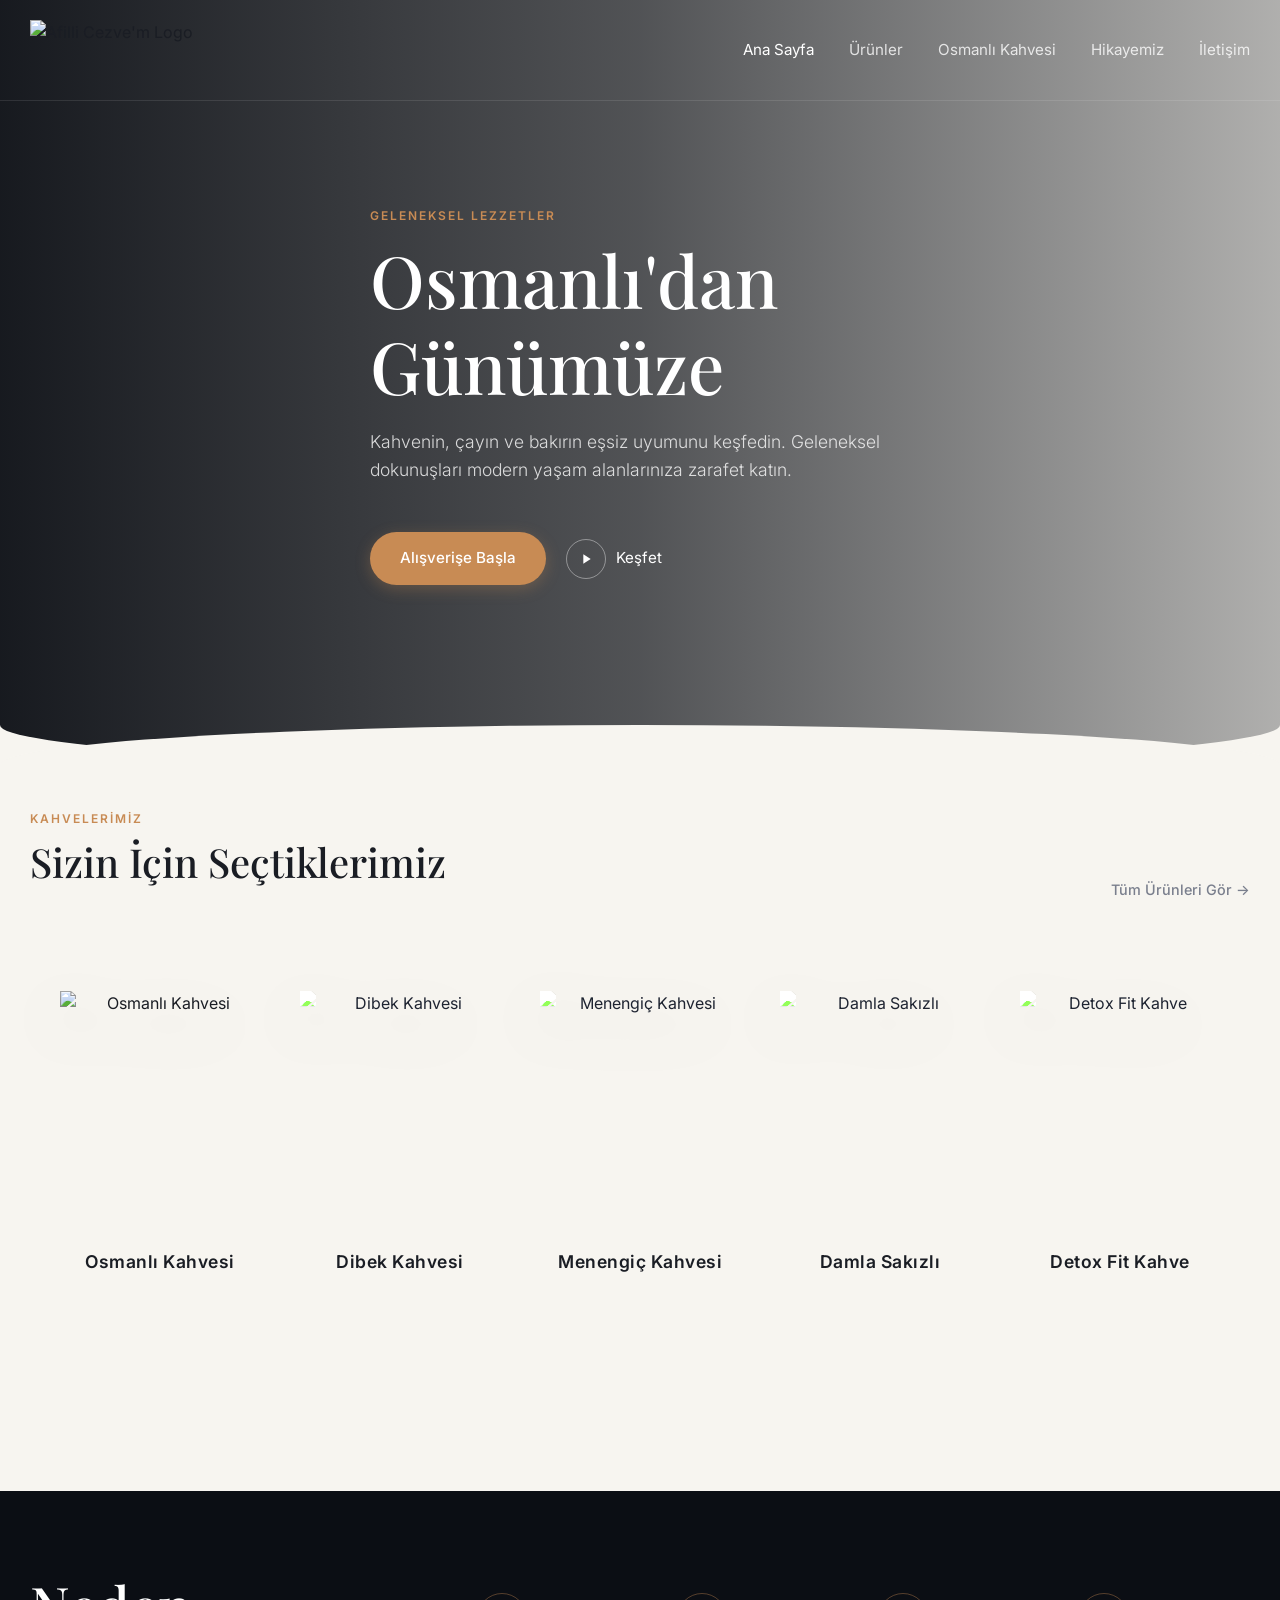
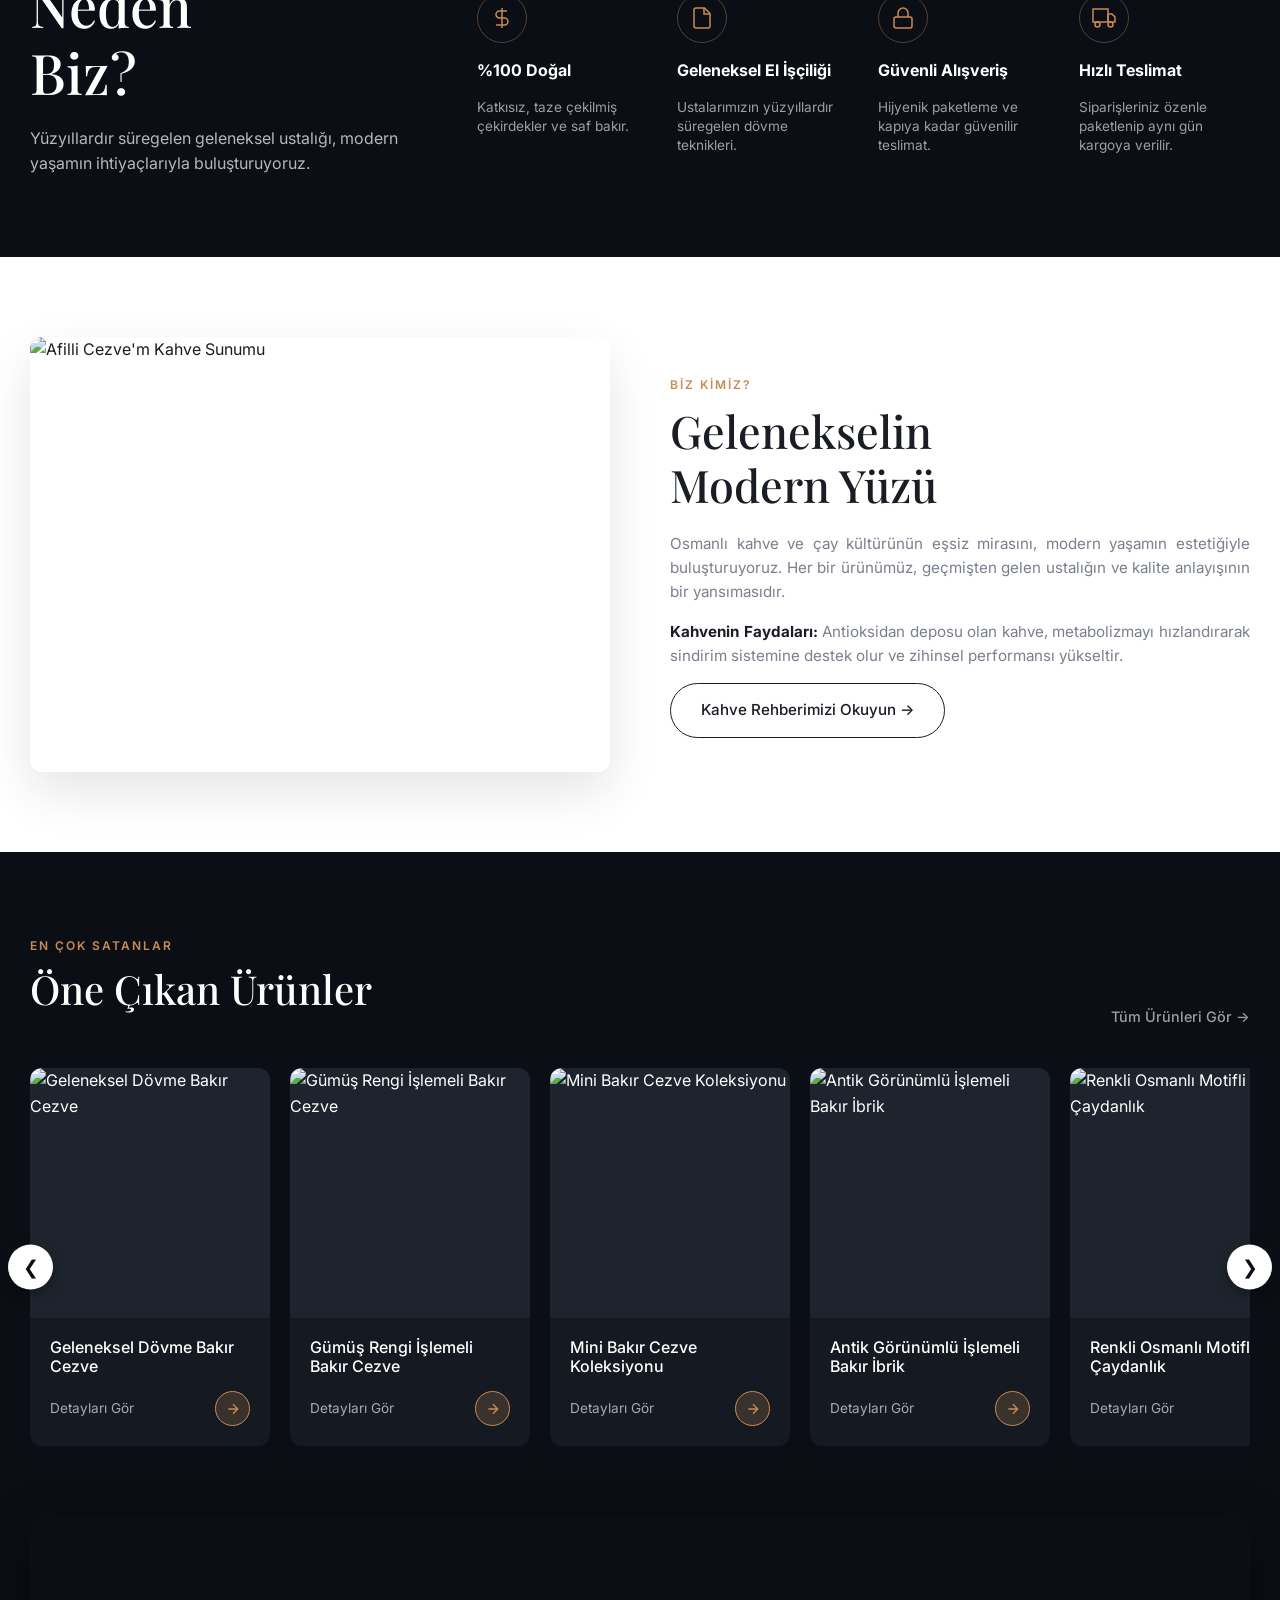
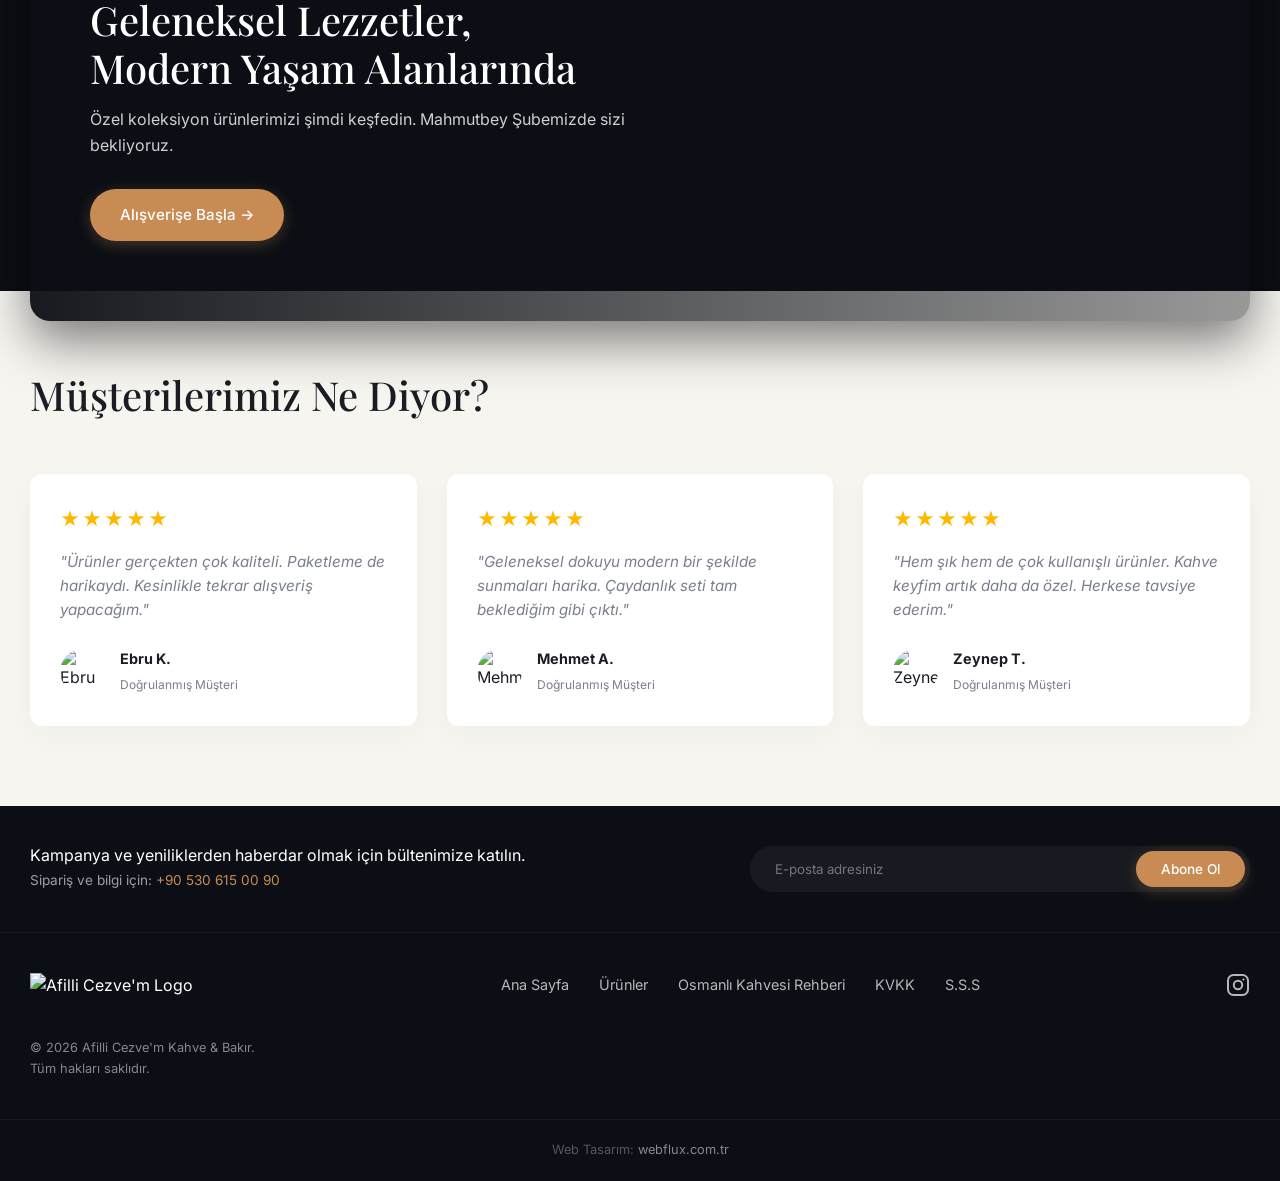
==== index.html @ 3f5cfee0 "Add files via upload" ====
<!DOCTYPE html>
<html lang="tr">
<head>
  <meta charset="UTF-8">
  <meta name="viewport" content="width=device-width, initial-scale=1.0">
  
  <!-- ==================== SEO ETİKETLERİ ==================== -->
  <title>Osmanlı Kahvesi & El İşlemeli Bakır Ürünler | Afilli Cezve'm</title>
  <meta name="description" content="2016'dan beri el işlemeli bakır cezve, çaydanlık ve otantik Osmanlı kahvesi çeşitleri. Geleneksel lezzetleri modern sunumla buluşturuyoruz. Hemen keşfedin!">
  <meta name="keywords" content="osmanlı kahvesi, osmanlı kahvesi satın al, bakır cezve, el işlemeli bakır, osmanlı kahvesi çeşitleri, mahmutbey kahve, akyazı kahve">
  <meta property="og:title" content="Osmanlı Kahvesi & El İşlemeli Bakır Ürünler | Afilli Cezve'm">
  <meta property="og:description" content="Geleneksel Osmanlı kahvesi ve el dövmesi bakır ürünler. 2016'dan beri ustalıkla üretiyoruz.">
  <meta property="og:image" content="images/logo.png">
  <meta property="og:type" content="website">

  <!-- ==================== FAVICON ==================== -->
  <link rel="icon" href="favicon.ico" sizes="32x32">
  <link rel="icon" href="favicon.svg" type="image/svg+xml">
  <link rel="apple-touch-icon" href="apple-touch-icon.png">

  <!-- ==================== FONTLAR VE CSS ==================== -->
  <link rel="preconnect" href="https://fonts.googleapis.com">
  <link rel="preconnect" href="https://fonts.gstatic.com" crossorigin>
  <link href="https://fonts.googleapis.com/css2?family=Playfair+Display:ital,wght@0,400;0,600;0,700;1,400&family=Inter:wght@300;400;500;600&display=swap" rel="stylesheet">
  <link rel="stylesheet" href="style.css">
</head>
<body>

  <!-- HEADER -->
  <header class="site-header">
    <div class="container header-inner">
      <a href="index.html" class="logo">
        <img src="images/logo.png" alt="Afilli Cezve'm Logo">
      </a>
      <nav class="main-nav">
        <ul>
          <li><a href="index.html" class="active">Ana Sayfa</a></li>
          <li><a href="urunler.html">Ürünler</a></li>
          <!-- YENİ EKLENEN REHBER SAYFASI LİNKİ -->
          <li><a href="osmanli-kahvesi.html">Osmanlı Kahvesi</a></li> 
          <li><a href="#hakkimizda">Hikayemiz</a></li>
          <li><a href="#iletisim">İletişim</a></li>
        </ul>
      </nav>
      <button class="nav-toggle" aria-label="Menüyü aç/kapat">
        <span></span><span></span><span></span>
      </button>
    </div>
  </header>

  <main>
    <!-- HERO -->
    <section class="hero">
      <div class="hero-bg">
        <video autoplay muted loop playsinline preload="metadata" src="images/kahve-video.mp4"></video>
        <div class="overlay"></div>
      </div>

      <div class="container hero-content">
        <span class="eyebrow">GELENEKSEL LEZZETLER</span>
        <h1>Osmanlı'dan<br>Günümüze</h1>
        <p>Kahvenin, çayın ve bakırın eşsiz uyumunu keşfedin. Geleneksel dokunuşları modern yaşam alanlarınıza zarafet katın.</p>
        
        <div class="hero-btns">
          <a href="urunler.html" class="btn btn-primary">Alışverişe Başla</a>
          <a href="#hakkimizda" class="btn btn-play">
            <span class="play-icon">
              <svg viewBox="0 0 24 24" width="16" height="16" fill="currentColor"><path d="M8 5v14l11-7z"/></svg>
            </span>
            Keşfet
          </a>
        </div>
      </div>
    </section>

    <!-- 3D KAHVE BÖLÜMÜ -->
    <section class="section categories" id="categories-section">
      <div class="container">
        <div class="section-header-split">
          <div>
            <span class="eyebrow">KAHVELERİMİZ</span>
            <h2>Sizin İçin Seçtiklerimiz</h2>
          </div>
          <a href="urunler.html" class="view-all">Tüm Ürünleri Gör &rarr;</a>
        </div>

        <div class="floating-coffee-container">
          <div class="floating-item" data-index="0">
            <img src="images/kahveler/kahve-1.jpg" alt="Osmanlı Kahvesi">
            <h3>Osmanlı Kahvesi</h3>
          </div>
          <div class="floating-item" data-index="1">
            <img class="bright-filter" src="images/kahveler/kahve-2.jpg" alt="Dibek Kahvesi">
            <h3>Dibek Kahvesi</h3>
          </div>
          <div class="floating-item" data-index="2">
            <img class="bright-filter" src="images/kahveler/kahve-3.jpg" alt="Menengiç Kahvesi">
            <h3>Menengiç Kahvesi</h3>
          </div>
          <div class="floating-item" data-index="3">
            <img class="bright-filter" src="images/kahveler/kahve-4.jpg" alt="Damla Sakızlı">
            <h3>Damla Sakızlı</h3>
          </div>
          <div class="floating-item" data-index="4">
            <img class="bright-filter" src="images/kahveler/kahve-5.jpg" alt="Detox Fit Kahve">
            <h3>Detox Fit Kahve</h3>
          </div>
        </div>
      </div>
    </section>

    <!-- NEDEN BİZ? -->
    <section class="section why-us">
      <div class="container why-grid">
        <div class="why-text">
          <h2>Neden<br>Biz?</h2>
          <p>Yüzyıllardır süregelen geleneksel ustalığı, modern yaşamın ihtiyaçlarıyla buluşturuyoruz.</p>
        </div>
        
        <div class="why-features">
          <div class="feature">
            <div class="icon-circle">
              <svg viewBox="0 0 24 24" width="24" height="24" fill="none" stroke="currentColor" stroke-width="1.5"><path d="M12 2v20M17 5H9.5a3.5 3.5 0 0 0 0 7h5a3.5 3.5 0 0 1 0 7H6"/></svg>
            </div>
            <strong>%100 Doğal</strong>
            <span>Katkısız, taze çekilmiş çekirdekler ve saf bakır.</span>
          </div>
          <div class="feature">
            <div class="icon-circle">
              <svg viewBox="0 0 24 24" width="24" height="24" fill="none" stroke="currentColor" stroke-width="1.5"><path d="M14.5 2H6a2 2 0 0 0-2 2v16a2 2 0 0 0 2 2h12a2 2 0 0 0 2-2V7.5L14.5 2z"/><polyline points="14 2 14 8 20 8"/></svg>
            </div>
            <strong>Geleneksel El İşçiliği</strong>
            <span>Ustalarımızın yüzyıllardır süregelen dövme teknikleri.</span>
          </div>
          <div class="feature">
            <div class="icon-circle">
              <svg viewBox="0 0 24 24" width="24" height="24" fill="none" stroke="currentColor" stroke-width="1.5"><rect x="3" y="11" width="18" height="11" rx="2" ry="2"/><path d="M7 11V7a5 5 0 0 1 10 0v4"/></svg>
            </div>
            <strong>Güvenli Alışveriş</strong>
            <span>Hijyenik paketleme ve kapıya kadar güvenilir teslimat.</span>
          </div>
          <div class="feature">
            <div class="icon-circle">
              <svg viewBox="0 0 24 24" width="24" height="24" fill="none" stroke="currentColor" stroke-width="1.5"><rect x="1" y="3" width="15" height="13"/><polygon points="16 8 20 8 23 11 23 16 16 16 16 8"/><circle cx="5.5" cy="18.5" r="2.5"/><circle cx="18.5" cy="18.5" r="2.5"/></svg>
            </div>
            <strong>Hızlı Teslimat</strong>
            <span>Siparişleriniz özenle paketlenip aynı gün kargoya verilir.</span>
          </div>
        </div>
      </div>
    </section>

    <!-- HAKKIMIZDA (FOTOĞRAF) -->
    <section class="section about" id="hakkimizda">
      <div class="container about-grid">
        <div class="about-img reveal">
          <img src="https://images.unsplash.com/photo-1559525839-b184a4d698c7?q=80&w=1000&auto=format&fit=crop" alt="Afilli Cezve'm Kahve Sunumu">
        </div>
        <div class="about-text reveal">
          <span class="eyebrow">BİZ KİMİZ?</span>
          <h2>Gelenekselin<br>Modern Yüzü</h2>
          <p>Osmanlı kahve ve çay kültürünün eşsiz mirasını, modern yaşamın estetiğiyle buluşturuyoruz. Her bir ürünümüz, geçmişten gelen ustalığın ve kalite anlayışının bir yansımasıdır.</p>
          <p><strong>Kahvenin Faydaları:</strong> Antioksidan deposu olan kahve, metabolizmayı hızlandırarak sindirim sistemine destek olur ve zihinsel performansı yükseltir.</p>
          <a href="osmanli-kahvesi.html" class="btn btn-outline-dark">Kahve Rehberimizi Okuyun &rarr;</a>
        </div>
      </div>
    </section>

    <!-- ÖNE ÇIKAN ÜRÜNLER -->
    <section class="section featured-section" id="featured-section">
      <div class="container">
        <div class="section-header-split">
          <div>
            <span class="eyebrow">EN ÇOK SATANLAR</span>
            <h2>Öne Çıkan Ürünler</h2>
          </div>
          <a href="urunler.html" class="view-all">Tüm Ürünleri Gör &rarr;</a>
        </div>

        <div class="product-slider-wrapper">
          <button class="slider-arrow prev">&#10094;</button>
          <div class="product-slider" id="featured-slider"></div>
          <button class="slider-arrow next">&#10095;</button>
        </div>
      </div>
    </section>

    <!-- BANNER -->
    <section class="section banner-section">
      <div class="container">
        <div class="banner-box reveal">
          <div class="banner-text">
            <h2>Geleneksel Lezzetler,<br>Modern Yaşam Alanlarında</h2>
            <p>Özel koleksiyon ürünlerimizi şimdi keşfedin. Mahmutbey Şubemizde sizi bekliyoruz.</p>
            <a href="urunler.html" class="btn btn-primary">Alışverişe Başla &rarr;</a>
          </div>
        </div>
      </div>
    </section>

    <!-- MÜŞTERİ YORUMLARI -->
    <section class="section testimonials">
      <div class="container">
        <div class="section-header-split">
          <h2>Müşterilerimiz Ne Diyor?</h2>
        </div>
        <div class="testimonial-grid">
          <div class="review-card reveal">
            <div class="stars">★★★★★</div>
            <p>"Ürünler gerçekten çok kaliteli. Paketleme de harikaydı. Kesinlikle tekrar alışveriş yapacağım."</p>
            <div class="user-info">
              <div class="avatar"><img src="https://images.unsplash.com/photo-1494790108377-be9c29b29330?w=100&auto=format&fit=crop" alt="Ebru K."></div>
              <div><strong>Ebru K.</strong><span>Doğrulanmış Müşteri</span></div>
            </div>
          </div>
          <div class="review-card reveal">
            <div class="stars">★★★★★</div>
            <p>"Geleneksel dokuyu modern bir şekilde sunmaları harika. Çaydanlık seti tam beklediğim gibi çıktı."</p>
            <div class="user-info">
              <div class="avatar"><img src="https://images.unsplash.com/photo-1500648767791-00dcc994a43e?w=100&auto=format&fit=crop" alt="Mehmet A."></div>
              <div><strong>Mehmet A.</strong><span>Doğrulanmış Müşteri</span></div>
            </div>
          </div>
          <div class="review-card reveal">
            <div class="stars">★★★★★</div>
            <p>"Hem şık hem de çok kullanışlı ürünler. Kahve keyfim artık daha da özel. Herkese tavsiye ederim."</p>
            <div class="user-info">
              <div class="avatar"><img src="https://images.unsplash.com/photo-1534528741775-53994a69daeb?w=100&auto=format&fit=crop" alt="Zeynep T."></div>
              <div><strong>Zeynep T.</strong><span>Doğrulanmış Müşteri</span></div>
            </div>
          </div>
        </div>
      </div>
    </section>

    <!-- NEWSLETTER -->
    <section class="section newsletter" id="iletisim">
      <div class="container newsletter-inner">
        <div class="news-text">
          <h3>Kampanya ve yeniliklerden haberdar olmak için bültenimize katılın.</h3>
          <p style="color: rgba(255,255,255,0.6); font-size: 0.85rem; margin-top: 5px;">
            Sipariş ve bilgi için: <a href="tel:+905306150090" style="color: var(--copper);">+90 530 615 00 90</a>
          </p>
        </div>
        <form class="news-form" name="bulten" method="POST" data-netlify="true">
          <input type="email" name="email" placeholder="E-posta adresiniz" required>
          <button type="submit" class="btn btn-primary">Abone Ol</button>
        </form>
      </div>
    </section>
  </main>

  <!-- FOOTER -->
  <footer class="site-footer">
    <div class="container footer-top">
      <div class="footer-brand">
        <img src="images/logo.png" alt="Afilli Cezve'm Logo" class="f-logo">
        <p>© 2026 Afilli Cezve'm Kahve & Bakır.<br>Tüm hakları saklıdır.</p>
      </div>
      <div class="footer-links">
        <a href="index.html">Ana Sayfa</a>
        <a href="urunler.html">Ürünler</a>
        <a href="osmanli-kahvesi.html">Osmanlı Kahvesi Rehberi</a>
        <a href="kvkk.html">KVKK</a>
        <a href="sss.html">S.S.S</a>
      </div>
      <div class="footer-social">
        <a href="https://www.instagram.com/afillicezvem" target="_blank" aria-label="Instagram">
          <svg width="24" height="24" fill="none" stroke="currentColor" stroke-width="2" viewBox="0 0 24 24"><rect x="2" y="2" width="20" height="20" rx="5.5"/><circle cx="12" cy="12" r="4.2"/><circle cx="17.4" cy="6.6" r="1.1" fill="currentColor" stroke="none"/></svg>
        </a>
      </div>
    </div>
    <div class="container footer-bottom">
      <p>Web Tasarım: <a href="https://webflux.com.tr" target="_blank" rel="noopener">webflux.com.tr</a></p>
    </div>
  </footer>

  <script src="script.js"></script>
</body>
</html>
---- style.css ----
/* =========================================
   RENK PALETİ VE DEĞİŞKENLER
   ========================================= */
:root {
  --bg-dark: #0B0E14;
  --bg-cream: #F7F5F0;
  --bg-white: #FFFFFF;
  --copper: #C88B54;
  --copper-hover: #B07540;
  --text-dark: #1A1D24;
  --text-light: #F7F5F0;
  --text-muted: #7A7F8D;
  --font-heading: 'Playfair Display', serif;
  --font-body: 'Inter', sans-serif;
  --transition: all 0.3s ease;
}

/* =========================================
   TEMEL AYARLAR
   ========================================= */
* { margin: 0; padding: 0; box-sizing: border-box; }
html { scroll-behavior: smooth; }
body {
  font-family: var(--font-body);
  background-color: var(--bg-cream);
  color: var(--text-dark);
  line-height: 1.6;
  overflow-x: hidden;
}
h1, h2, h3, h4 { font-family: var(--font-heading); font-weight: 500; line-height: 1.2; }
a { text-decoration: none; color: inherit; transition: var(--transition); }
ul { list-style: none; }
img { max-width: 100%; display: block; }

.container { width: 100%; max-width: 1300px; margin: 0 auto; padding: 0 30px; }
.section { padding: 80px 0; }

/* =========================================
   BAŞLIKLAR VE BUTONLAR
   ========================================= */
.eyebrow { display: inline-block; font-size: 0.75rem; letter-spacing: 2px; text-transform: uppercase; color: var(--copper); margin-bottom: 10px; font-weight: 600; }
h2 { font-size: 2.5rem; margin-bottom: 15px; color: inherit; }
.section-header-split { display: flex; justify-content: space-between; align-items: flex-end; margin-bottom: 40px; }
.view-all { font-size: 0.9rem; font-weight: 500; color: var(--text-muted); }
.view-all:hover { color: var(--copper); }

.btn { display: inline-flex; align-items: center; justify-content: center; gap: 10px; padding: 14px 30px; border-radius: 30px; font-weight: 500; font-size: 0.95rem; cursor: pointer; transition: var(--transition); border: none; font-family: var(--font-body); }
.btn-primary { background-color: var(--copper); color: #fff; box-shadow: 0 4px 15px rgba(200, 139, 84, 0.3); }
.btn-primary:hover { background-color: var(--copper-hover); transform: translateY(-2px); }
.btn-play { background: transparent; color: #fff; font-weight: 400; padding-left: 0; }
.btn-play:hover .play-icon { transform: scale(1.1); }
.play-icon { display: flex; align-items: center; justify-content: center; width: 40px; height: 40px; border-radius: 50%; border: 1px solid rgba(255,255,255,0.4); transition: var(--transition); }
.btn-outline-dark { border: 1px solid var(--text-dark); color: var(--text-dark); background: transparent; }
.btn-outline-dark:hover { background: var(--text-dark); color: #fff; }

/* =========================================
   HEADER (ÜST MENÜ)
   ========================================= */
.site-header { position: absolute; top: 0; left: 0; width: 100%; z-index: 1000; padding: 20px 0; border-bottom: 1px solid rgba(255,255,255,0.1); }
.header-inner { display: flex; justify-content: space-between; align-items: center; }
.logo img { height: 60px; width: auto; }
.main-nav ul { display: flex; gap: 35px; }
.main-nav a { font-size: 0.95rem; font-weight: 400; color: #fff; opacity: 0.8; }
.main-nav a:hover, .main-nav a.active { opacity: 1; }
.nav-toggle { display: none; flex-direction: column; gap: 5px; background: none; border: none; cursor: pointer; }
.nav-toggle span { width: 25px; height: 2px; background: #fff; transition: var(--transition); }

/* =========================================
   HERO (GİRİŞ ALANI - TAM EKRAN VİDEO)
   ========================================= */
.hero { position: relative; padding-top: 180px; padding-bottom: 150px; min-height: 85vh; display: flex; align-items: center; border-bottom-left-radius: 50% 40px; border-bottom-right-radius: 50% 40px; overflow: hidden; }
.hero-bg { position: absolute; inset: 0; z-index: -1; }

/* Videoyu bozmadan tam ekran sığdıran kod */
.hero-bg video {
  width: 100%;
  height: 100%;
  object-fit: cover;
  position: absolute;
  top: 0;
  left: 0;
}

.hero-bg .overlay { position: absolute; inset: 0; background: linear-gradient(90deg, rgba(11,14,20,0.95) 0%, rgba(11,14,20,0.7) 50%, rgba(11,14,20,0.3) 100%); z-index: 1; }
.hero-content { max-width: 600px; color: #fff; position: relative; z-index: 2; }
.hero-content h1 { font-size: 4.5rem; margin-bottom: 20px; color: #fff; }
.hero-content p { font-size: 1.1rem; color: rgba(255,255,255,0.8); margin-bottom: 40px; font-weight: 300; }
.hero-btns { display: flex; gap: 20px; align-items: center; }

/* =========================================
   3D KAHVE BÖLÜMÜ (BÜYÜYEREK KAYBOLMA)
   ========================================= */
.categories { background-color: var(--bg-cream); padding-top: 80px; padding-bottom: 150px; border-top-left-radius: 50% 40px; border-top-right-radius: 50% 40px; margin-top: -40px; position: relative; z-index: 10; overflow: hidden; }
.floating-coffee-container { display: flex; justify-content: center; align-items: flex-start; gap: 40px; perspective: 1200px; padding-top: 50px; height: 400px; }
.floating-item { flex: 1; max-width: 200px; text-align: center; transform-style: preserve-3d; will-change: transform, opacity; animation: float 4s ease-in-out infinite; }
.floating-item:nth-child(2) { animation-delay: 0.5s; }
.floating-item:nth-child(3) { animation-delay: 1s; }
.floating-item:nth-child(4) { animation-delay: 1.5s; }
.floating-item:nth-child(5) { animation-delay: 2s; }

@keyframes float {
  0%, 100% { transform: translateY(0px); }
  50% { transform: translateY(-15px); }
}

.floating-item img { width: 100%; height: auto; aspect-ratio: 1/1.2; object-fit: contain; filter: drop-shadow(0 20px 30px rgba(0,0,0,0.15)); transition: filter 0.3s; }
.bright-filter { filter: brightness(1.65) contrast(1.15) drop-shadow(0 20px 30px rgba(0,0,0,0.15)) !important; }
.floating-item h3 { font-family: var(--font-body); font-size: 1.1rem; font-weight: 600; color: var(--text-dark); margin-top: 20px; letter-spacing: 0.5px; }

/* =========================================
   NEDEN BİZ?
   ========================================= */
.why-us { background-color: var(--bg-dark); color: #fff; }
.why-grid { display: grid; grid-template-columns: 1fr 2fr; gap: 60px; align-items: center; }
.why-text h2 { font-size: 3.5rem; color: #fff; margin-bottom: 20px; }
.why-text p { color: rgba(255,255,255,0.7); font-size: 1rem; }
.why-features { display: grid; grid-template-columns: repeat(4, 1fr); gap: 30px; }
.feature { display: flex; flex-direction: column; align-items: flex-start; gap: 15px; }
.icon-circle { width: 50px; height: 50px; flex-shrink: 0; border-radius: 50%; border: 1px solid rgba(200, 139, 84, 0.4); display: flex; align-items: center; justify-content: center; color: var(--copper); }
.feature strong { color: #fff; font-size: 1rem; display: block; }
.feature span { font-size: 0.85rem; color: rgba(255,255,255,0.6); line-height: 1.4; }

/* =========================================
   HAKKIMIZDA (VİDEO YERİNE FOTOĞRAF)
   ========================================= */
.about { background: var(--bg-white); }
.about-grid { display: grid; grid-template-columns: 1fr 1fr; gap: 60px; align-items: center; }
.about-img { position: relative; border-radius: 12px; overflow: hidden; box-shadow: 0 20px 50px rgba(0,0,0,0.1); aspect-ratio: 4/3; }
.about-img img { width: 100%; height: 100%; object-fit: cover; display: block; transition: transform 0.5s ease; }
.about-img:hover img { transform: scale(1.03); }
.about-text h2 { font-size: 2.8rem; margin-bottom: 20px; }
.about-text p { color: var(--text-muted); margin-bottom: 15px; font-size: 0.95rem; text-align: justify; }
.about-text p strong { color: var(--text-dark); }

/* =========================================
   ÖNE ÇIKAN ÜRÜNLER (SLIDER)
   ========================================= */
.featured-section { background-color: var(--bg-dark); color: #fff; }
.featured-section .section-header-split h2 { color: #fff; }
.featured-section .view-all { color: rgba(255,255,255,0.6); }
.featured-section .view-all:hover { color: var(--copper); }
.product-slider-wrapper { position: relative; display: flex; align-items: center; margin-top: 40px; }
.product-slider { display: flex; gap: 20px; overflow-x: auto; scroll-snap-type: x mandatory; padding-bottom: 20px; scrollbar-width: none; }
.product-slider::-webkit-scrollbar { display: none; }
.product-slider .product-card { flex: 0 0 calc(20% - 16px); min-width: 240px; scroll-snap-align: start; background: #151A22; border-radius: 12px; overflow: hidden; transition: var(--transition); }
.product-slider .product-card:hover { transform: translateY(-5px); }
.product-slider .p-img { height: 250px; background: #1E242D; display: flex; align-items: center; justify-content: center; }
.product-slider .p-img img { width: 100%; height: 100%; object-fit: cover; }
.product-slider .p-details { padding: 20px; }
.product-slider .p-details h3 { font-family: var(--font-body); font-size: 1rem; font-weight: 500; color: #fff; margin-bottom: 10px; }
.product-slider .p-bottom { display: flex; justify-content: space-between; align-items: center; margin-top: 15px; }
.product-slider .add-btn { width: 35px; height: 35px; border-radius: 50%; background: rgba(200, 139, 84, 0.2); border: 1px solid var(--copper); color: var(--copper); display: flex; align-items: center; justify-content: center; cursor: pointer; transition: var(--transition); }
.product-slider .add-btn:hover { background: var(--copper); color: #fff; }
.slider-arrow { position: absolute; top: 50%; transform: translateY(-50%); width: 45px; height: 45px; border-radius: 50%; background: #fff; color: var(--bg-dark); border: none; display: flex; align-items: center; justify-content: center; cursor: pointer; z-index: 10; box-shadow: 0 5px 15px rgba(0,0,0,0.3); font-size: 1.2rem; }
.slider-arrow.prev { left: -22px; }
.slider-arrow.next { right: -22px; }

/* =========================================
   BANNER
   ========================================= */
.banner-section { padding: 0; background: var(--bg-dark); }
.banner-box { background: url('https://images.unsplash.com/photo-1559564484-e48b3e040dc2?q=80&w=1600&auto=format&fit=crop') center/cover; border-radius: 20px; padding: 80px 60px; position: relative; overflow: hidden; margin-top: -30px; margin-bottom: -30px; z-index: 10; box-shadow: 0 20px 50px rgba(0,0,0,0.5); }
.banner-box::before { content: ''; position: absolute; inset: 0; background: linear-gradient(90deg, rgba(11,14,20,0.95) 0%, rgba(11,14,20,0.4) 100%); }
.banner-text { position: relative; z-index: 2; max-width: 550px; color: #fff; }
.banner-text h2 { font-size: 2.5rem; margin-bottom: 15px; }
.banner-text p { color: rgba(255,255,255,0.8); margin-bottom: 30px; }

/* =========================================
   MÜŞTERİ YORUMLARI & NEWSLETTER
   ========================================= */
.testimonials { background: var(--bg-cream); }
.testimonial-grid { display: grid; grid-template-columns: repeat(3, 1fr); gap: 30px; }
.review-card { background: #fff; padding: 30px; border-radius: 12px; box-shadow: 0 10px 30px rgba(0,0,0,0.03); }
.stars { color: #FFB800; font-size: 1.2rem; margin-bottom: 15px; letter-spacing: 2px; }
.review-card p { font-size: 0.95rem; color: var(--text-muted); margin-bottom: 25px; font-style: italic; }
.user-info { display: flex; align-items: center; gap: 15px; }
.avatar { width: 45px; height: 45px; border-radius: 50%; overflow: hidden; }
.avatar img { width: 100%; height: 100%; object-fit: cover; }
.user-info strong { display: block; font-size: 0.9rem; color: var(--text-dark); }
.user-info span { font-size: 0.75rem; color: var(--text-muted); }

.newsletter { background: var(--bg-dark); padding: 40px 0; border-bottom: 1px solid rgba(255,255,255,0.05); }
.newsletter-inner { display: flex; justify-content: space-between; align-items: center; gap: 30px; }
.news-text h3 { color: #fff; font-family: var(--font-body); font-size: 1rem; font-weight: 400; }
.news-form { display: flex; flex: 1; max-width: 500px; background: rgba(255,255,255,0.05); border-radius: 30px; padding: 5px; }
.news-form input { flex: 1; background: transparent; border: none; padding: 0 20px; color: #fff; outline: none; font-family: var(--font-body); }
.news-form input::placeholder { color: rgba(255,255,255,0.4); }
.news-form .btn { padding: 10px 25px; font-size: 0.85rem; }

/* =========================================
   FOOTER
   ========================================= */
.site-footer { background: var(--bg-dark); color: #fff; padding: 40px 0 20px; }
.footer-top { display: flex; justify-content: space-between; align-items: flex-start; margin-bottom: 40px; }
.footer-brand img { height: 50px; margin-bottom: 15px; }
.footer-brand p { font-size: 0.8rem; color: rgba(255,255,255,0.5); }
.footer-links { display: flex; gap: 30px; flex-wrap: wrap; }
.footer-links a { font-size: 0.9rem; color: rgba(255,255,255,0.7); }
.footer-links a:hover { color: var(--copper); }
.footer-social a { color: rgba(255,255,255,0.7); }
.footer-social a:hover { color: var(--copper); }
.footer-bottom { text-align: center; border-top: 1px solid rgba(255,255,255,0.05); padding-top: 20px; font-size: 0.8rem; color: rgba(255,255,255,0.3); }
.footer-bottom a { color: rgba(255,255,255,0.5); }
.footer-bottom a:hover { color: var(--copper); }

/* =========================================
   İÇ SAYFALAR (ÜRÜNLER, KVKK, SSS)
   ========================================= */
.page-content { padding-top: 150px; padding-bottom: 100px; background: var(--bg-cream); min-height: 80vh; }
.page-content h1 { font-size: 3rem; margin-bottom: 20px; color: var(--text-dark); }
.page-content h2 { font-size: 1.5rem; margin-top: 30px; margin-bottom: 15px; color: var(--copper); font-family: var(--font-body); font-weight: 600; }
.page-content p { color: var(--text-muted); margin-bottom: 15px; font-size: 1.05rem; line-height: 1.8; }
.page-content ul { list-style: disc; margin-left: 20px; color: var(--text-muted); margin-bottom: 20px; }
.page-content li { margin-bottom: 10px; }

/* SSS Accordion */
.faq-item { background: #fff; border-radius: 8px; margin-bottom: 15px; box-shadow: 0 4px 15px rgba(0,0,0,0.03); border: 1px solid #eee; overflow: hidden; }
.faq-item summary { padding: 20px; font-size: 1.1rem; font-weight: 500; cursor: pointer; list-style: none; position: relative; color: var(--text-dark); outline: none; }
.faq-item summary::-webkit-details-marker { display: none; }
.faq-item summary::after { content: '+'; position: absolute; right: 20px; top: 50%; transform: translateY(-50%); font-size: 1.5rem; color: var(--copper); transition: var(--transition); }
.faq-item[open] summary::after { content: '-'; transform: translateY(-50%) rotate(180deg); }
.faq-item p { padding: 0 20px 20px 20px; margin: 0; color: var(--text-muted); font-size: 0.95rem; border-top: 1px solid #f5f5f5; padding-top: 15px; }

/* =========================================
   ÜRÜNLER SAYFASI GRID (KASMAYI ÖNLEYEN OPTİMİZASYON)
   ========================================= */
.products-page-grid { 
  display: grid; 
  grid-template-columns: repeat(auto-fill, minmax(250px, 1fr)); 
  gap: 30px; 
  margin-top: 40px; 
}

.products-page-grid .product-card { 
  background: var(--bg-white); 
  border-radius: 12px; 
  overflow: hidden; 
  transition: transform 0.3s ease, box-shadow 0.3s ease; 
  box-shadow: 0 5px 15px rgba(0,0,0,0.05); 
  border: 1px solid rgba(0,0,0,0.05); 
  
  /* İŞTE KASMAYI ÇÖZEN SİHİRLİ KODLAR */
  content-visibility: auto; 
  contain-intrinsic-size: 320px; 
  will-change: transform; 
}

.products-page-grid .product-card:hover { 
  transform: translateY(-5px); 
  box-shadow: 0 15px 30px rgba(0,0,0,0.1); 
}

.products-page-grid .p-img { 
  height: 280px; 
  background: #f9f9f9; 
  padding: 10px; 
  position: relative;
  overflow: hidden;
}

.products-page-grid .p-img img { 
  width: 100%; 
  height: 100%; 
  object-fit: cover; 
  border-radius: 8px; 
}

.products-page-grid .p-details { padding: 20px; }
.products-page-grid .p-details h3 { color: var(--text-dark); font-family: var(--font-body); font-size: 1.1rem; font-weight: 600; }

/* Filtreleme için anında gizleme sınıfı */
.product-card.hidden {
  display: none !important;
}

/* Filtre Butonları */
.filter-buttons { display: flex; justify-content: center; flex-wrap: wrap; gap: 15px; margin-bottom: 40px; }
.filter-btn { background: transparent; border: 1px solid var(--copper); color: var(--text-dark); padding: 10px 25px; border-radius: 30px; cursor: pointer; font-family: var(--font-body); font-size: 0.95rem; font-weight: 500; transition: var(--transition); }
.filter-btn:hover, .filter-btn.active { background: var(--copper); color: #fff; box-shadow: 0 4px 15px rgba(200, 139, 84, 0.3); }

/* =========================================
   LIGHTBOX (ÜRÜN BÜYÜTME)
   ========================================= */
.lightbox { display: none; position: fixed; z-index: 9999; left: 0; top: 0; width: 100%; height: 100%; background-color: rgba(11, 14, 20, 0.95); backdrop-filter: blur(5px); justify-content: center; align-items: center; flex-direction: column; opacity: 0; transition: opacity 0.3s ease; }
.lightbox.active { display: flex; opacity: 1; }
.lightbox-content { text-align: center; max-width: 90%; max-height: 90vh; transform: scale(0.9); transition: transform 0.3s ease; }
.lightbox.active .lightbox-content { transform: scale(1); }
.lightbox-content img { max-width: 100%; max-height: 75vh; object-fit: contain; border-radius: 12px; box-shadow: 0 20px 50px rgba(0,0,0,0.5); }
.lightbox-content h3 { color: #fff; margin-top: 20px; font-size: 1.8rem; font-family: var(--font-heading); }
.lightbox-close { position: absolute; top: 30px; right: 40px; color: #fff; font-size: 40px; font-weight: 300; cursor: pointer; transition: color 0.3s; }
.lightbox-close:hover { color: var(--copper); }

/* =========================================
   ANİMASYONLAR (REVEAL)
   ========================================= */
.reveal { opacity: 0; transform: translateY(30px); transition: all 0.8s ease-out; }
.reveal.active { opacity: 1 !important; transform: translateY(0) !important; }

/* =========================================
   MOBİL UYUM (RESPONSIVE)
   ========================================= */
@media (max-width: 1100px) {
  .category-grid { grid-template-columns: repeat(3, 1fr); }
  .why-grid { grid-template-columns: 1fr; gap: 40px; }
  .why-features { grid-template-columns: repeat(2, 1fr); }
  .product-slider .product-card { flex: 0 0 calc(33.33% - 14px); }
}

@media (max-width: 768px) {
  .header-inner { justify-content: space-between; }
  .nav-toggle { display: flex; }
  .main-nav { position: absolute; top: 100%; left: 0; width: 100%; background: var(--bg-dark); padding: 20px; display: none; border-bottom: 1px solid rgba(255,255,255,0.1); }
  .main-nav.open { display: block; }
  .main-nav ul { flex-direction: column; gap: 20px; }
  
  .hero-content h1 { font-size: 3rem; }
  .hero-btns { flex-direction: column; align-items: flex-start; }
  
  .floating-coffee-container { flex-wrap: wrap; height: auto; gap: 30px; }
  .floating-item { flex: 0 0 40%; }
  
  .why-features { grid-template-columns: 1fr; }
  .about-grid { grid-template-columns: 1fr; }
  .testimonial-grid { grid-template-columns: 1fr; }
  .product-slider .product-card { flex: 0 0 calc(50% - 10px); }
  .slider-arrow { display: none; }
  
  .newsletter-inner { flex-direction: column; text-align: center; }
  .news-form { width: 100%; }
  .footer-top { flex-direction: column; gap: 30px; text-align: center; align-items: center; }
  .footer-links { flex-direction: column; gap: 15px; }
}
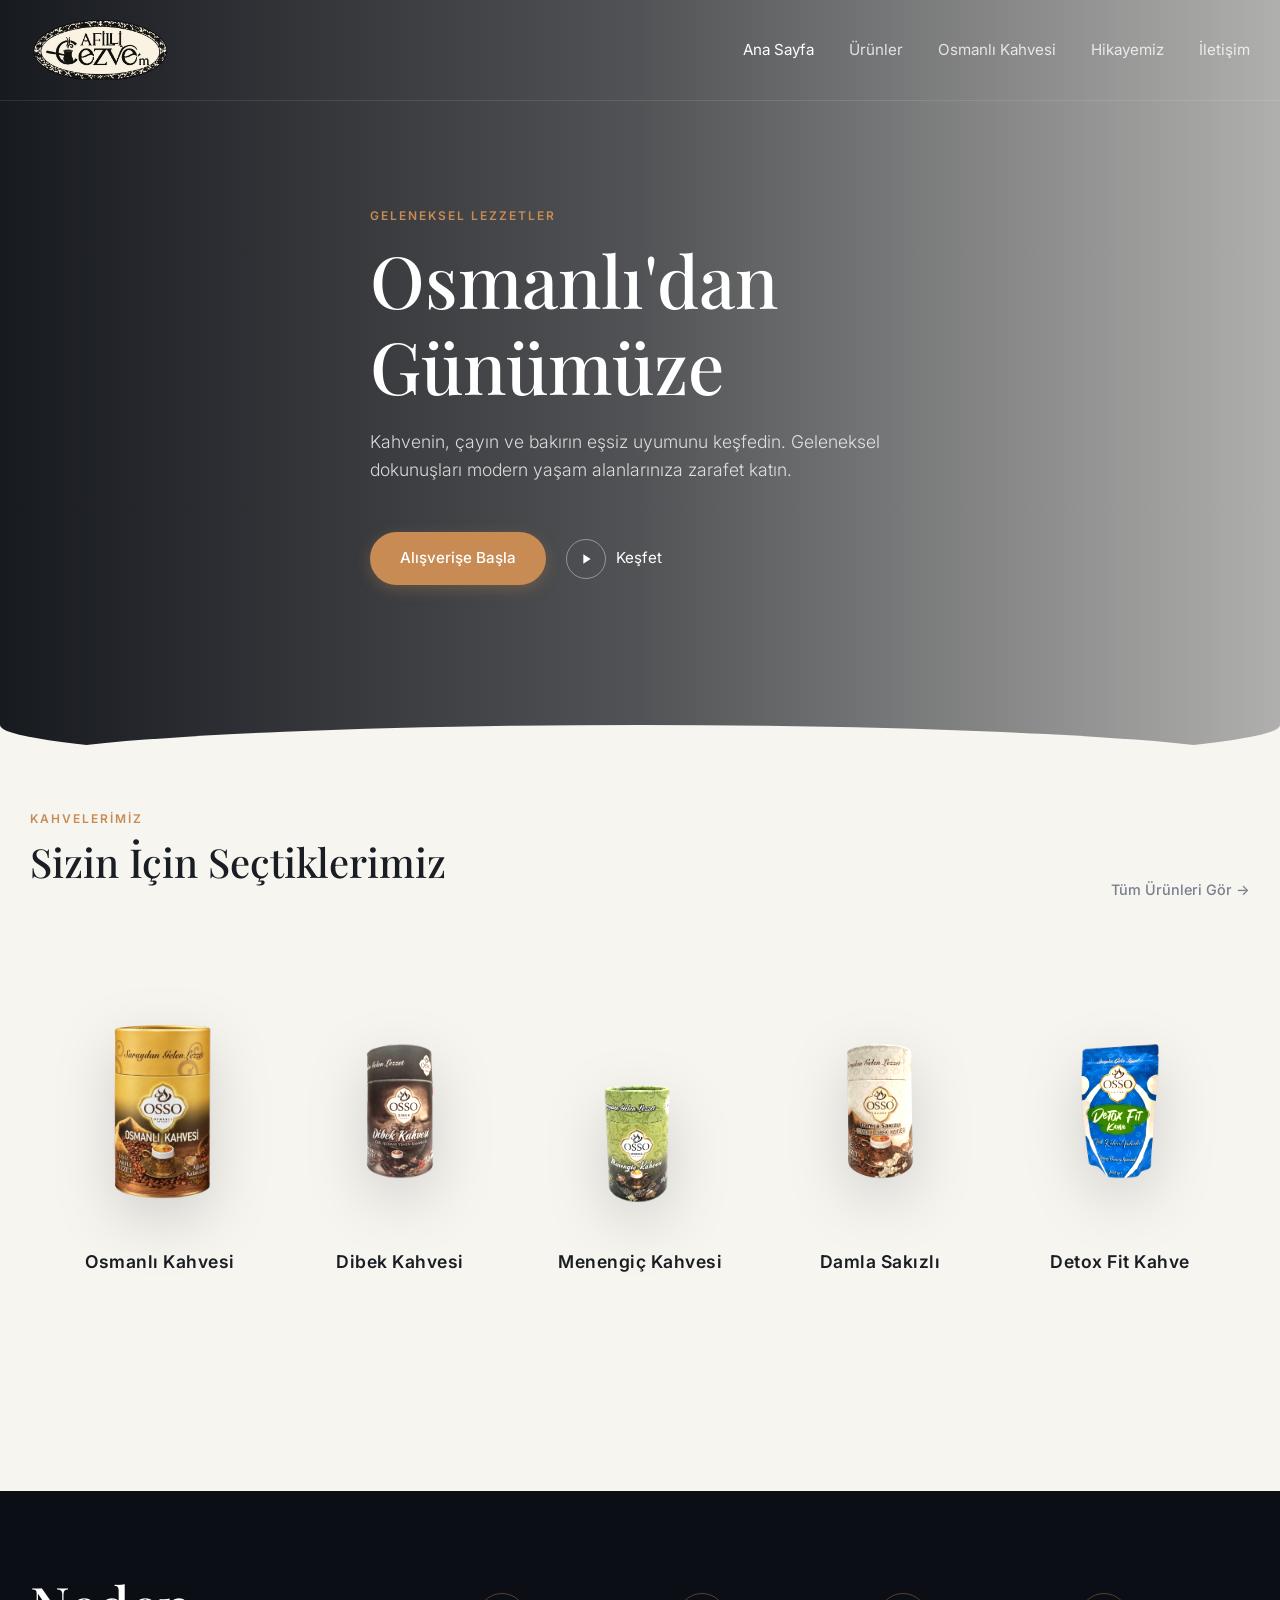
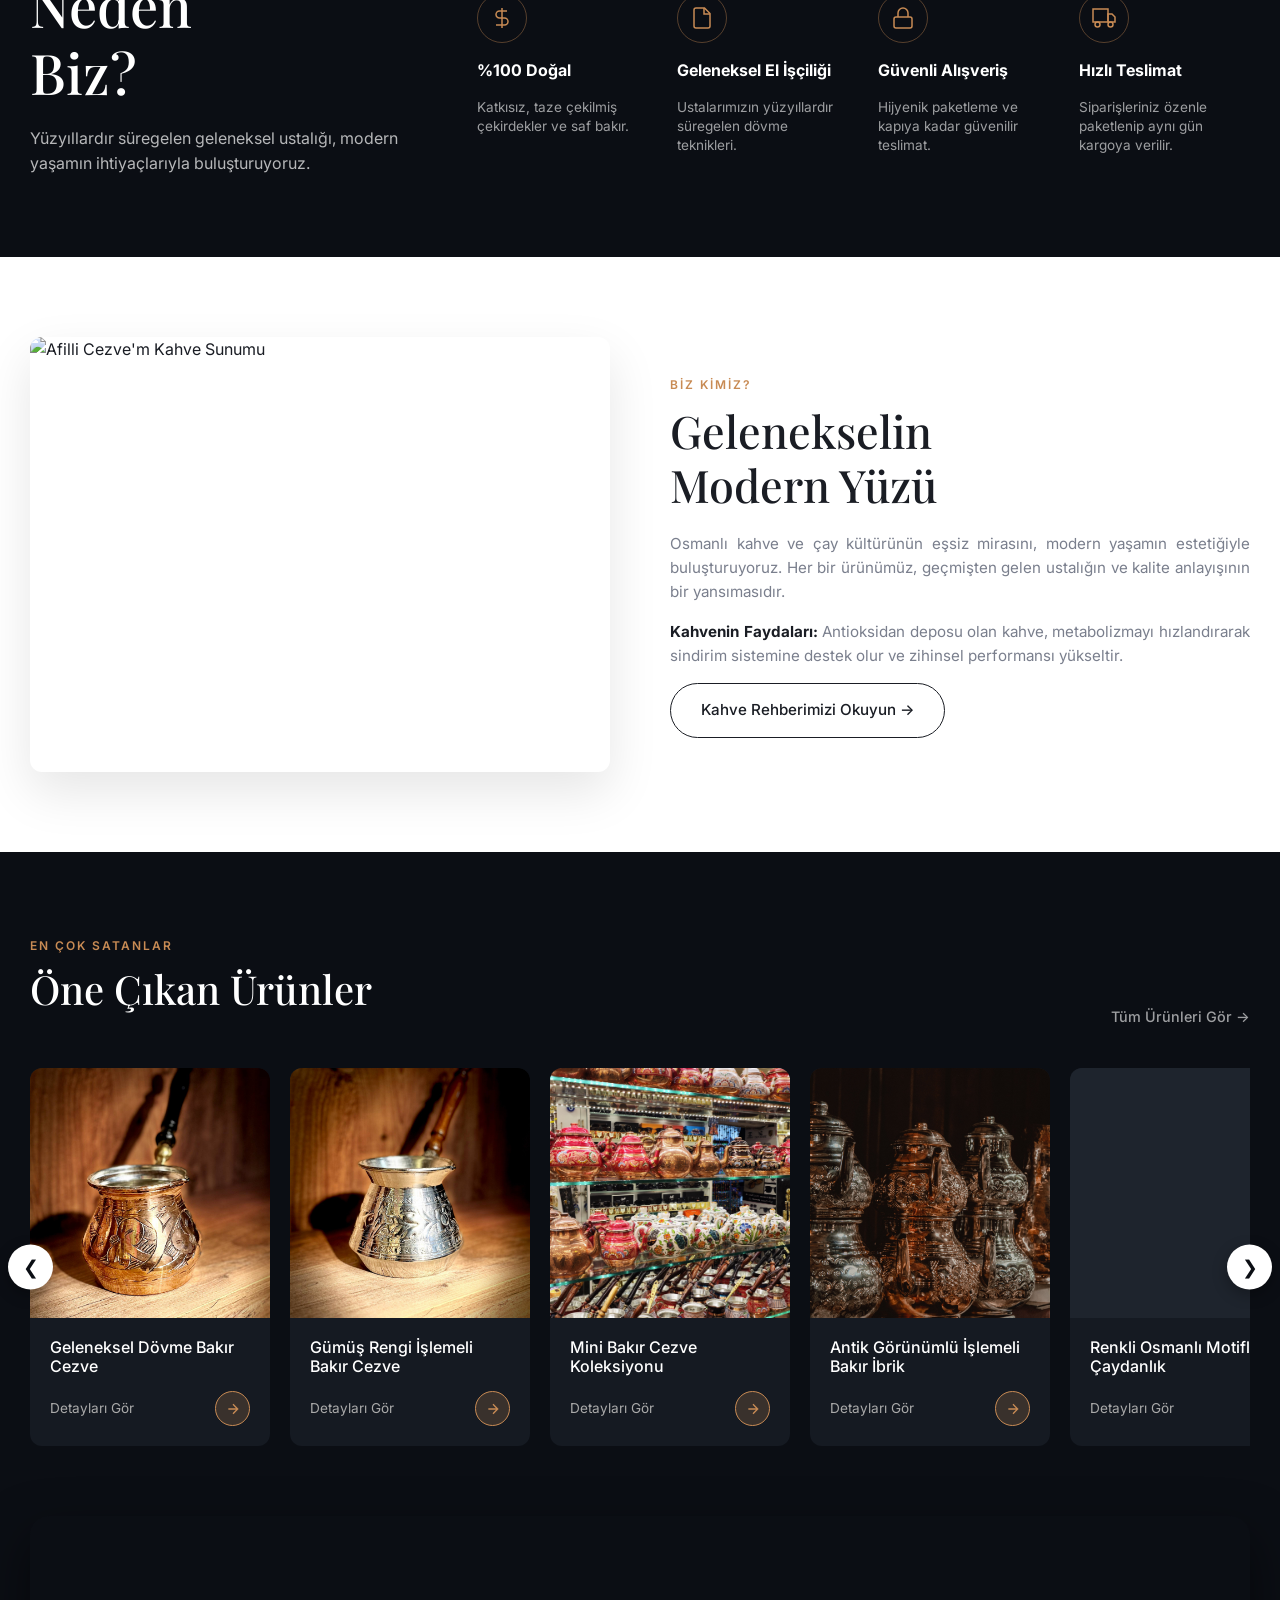
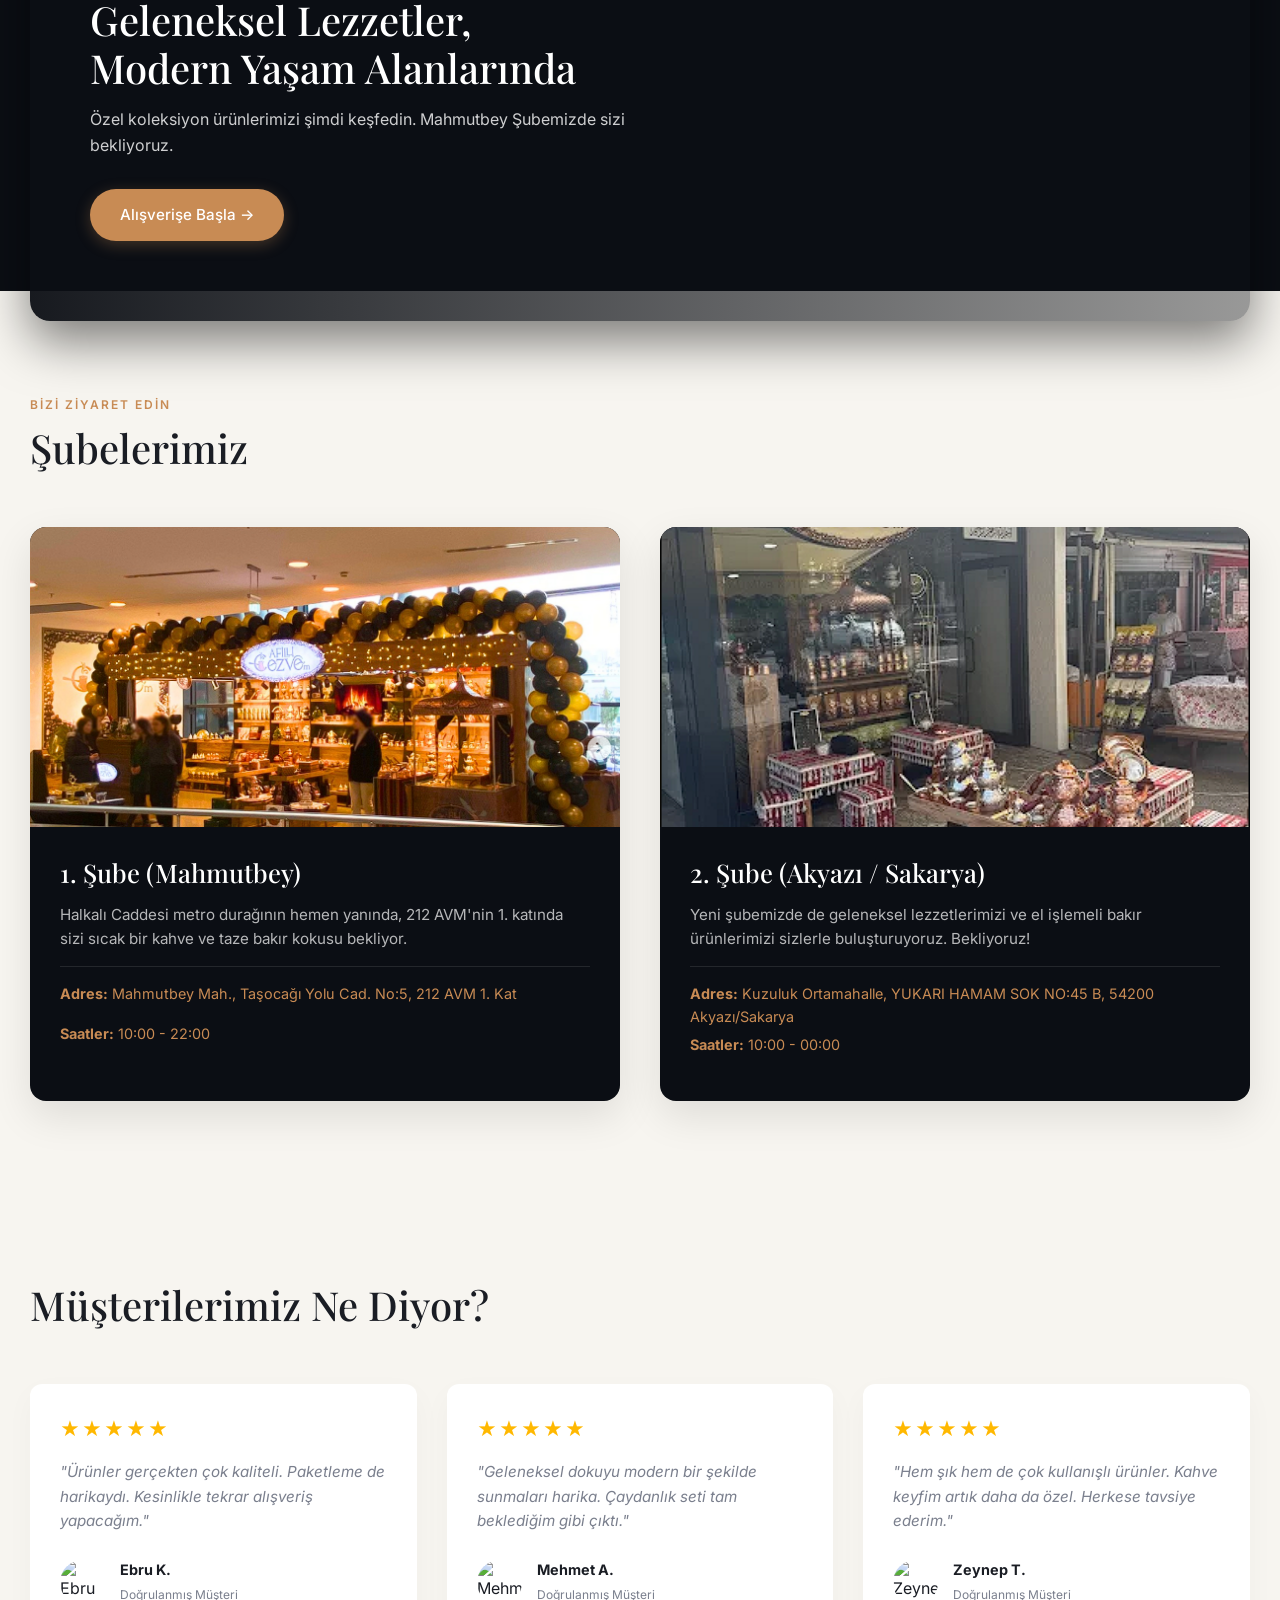
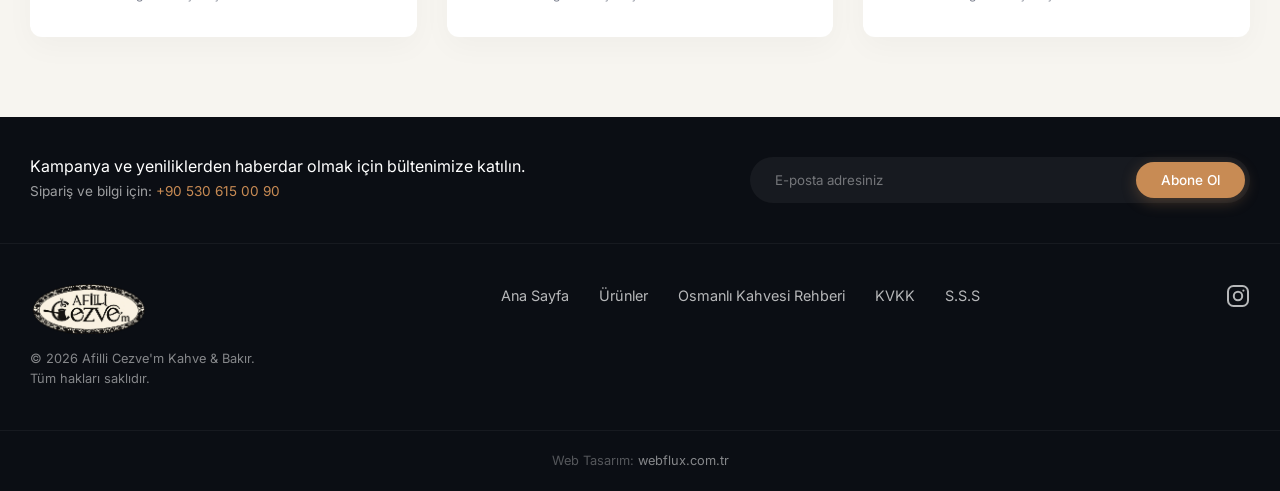
==== commit 85ad5b6b: "s" ====
--- a/index.html
+++ b/index.html
@@ -198,6 +198,46 @@
       </div>
     </section>
 
+        <!-- ŞUBELERİMİZ -->
+    <section class="section branches-section" id="subelerimiz">
+      <div class="container">
+        <div class="section-header-split">
+          <div>
+            <span class="eyebrow">BİZİ ZİYARET EDİN</span>
+            <h2>Şubelerimiz</h2>
+          </div>
+        </div>
+        
+        <div class="branches-grid">
+          <!-- 1. ŞUBE -->
+          <div class="branch-card reveal">
+            <div class="branch-img">
+              <img src="images/subeler/sube-1.jpg" alt="1. Şube Mahmutbey">
+            </div>
+            <div class="branch-content">
+              <h3>1. Şube (Mahmutbey)</h3>
+              <p>Halkalı Caddesi metro durağının hemen yanında, 212 AVM'nin 1. katında sizi sıcak bir kahve ve taze bakır kokusu bekliyor.</p>
+              <p class="address"><strong>Adres:</strong> Mahmutbey Mah., Taşocağı Yolu Cad. No:5, 212 AVM 1. Kat</p>
+              <p class="hours"><strong>Saatler:</strong> 10:00 - 22:00</p>
+            </div>
+          </div>
+
+          <!-- 2. ŞUBE -->
+          <div class="branch-card reveal">
+            <div class="branch-img">
+              <img src="images/subeler/sube-2.jpg" alt="2. Şube Akyazı Sakarya">
+            </div>
+            <div class="branch-content">
+              <h3>2. Şube (Akyazı / Sakarya)</h3>
+              <p>Yeni şubemizde de geleneksel lezzetlerimizi ve el işlemeli bakır ürünlerimizi sizlerle buluşturuyoruz. Bekliyoruz!</p>
+              <p class="address"><strong>Adres:</strong> Kuzuluk Ortamahalle, YUKARI HAMAM SOK NO:45 B, 54200 Akyazı/Sakarya</p>
+              <p class="hours"><strong>Saatler:</strong> 10:00 - 00:00</p>
+            </div>
+          </div>
+        </div>
+      </div>
+    </section>
+
     <!-- MÜŞTERİ YORUMLARI -->
     <section class="section testimonials">
       <div class="container">
--- a/style.css
+++ b/style.css
@@ -329,4 +329,81 @@
   .news-form { width: 100%; }
   .footer-top { flex-direction: column; gap: 30px; text-align: center; align-items: center; }
   .footer-links { flex-direction: column; gap: 15px; }
+}
+/* =========================================
+   ŞUBELERİMİZ BÖLÜMÜ
+   ========================================= */
+.branches-section { background: var(--bg-cream); padding: 100px 0; }
+.branches-section .section-header-split h2 { color: var(--text-dark); }
+.branches-grid { display: grid; grid-template-columns: 1fr 1fr; gap: 40px; margin-top: 40px; }
+
+.branch-card { 
+  background: var(--bg-dark); 
+  color: #fff; 
+  border-radius: 16px; 
+  overflow: hidden; 
+  display: flex; 
+  flex-direction: column; 
+  transition: var(--transition); 
+  box-shadow: 0 15px 40px rgba(0,0,0,0.1);
+}
+
+.branch-card:hover { 
+  transform: translateY(-5px); 
+  box-shadow: 0 20px 50px rgba(0,0,0,0.2); 
+}
+
+.branch-img { 
+  height: 300px; 
+  width: 100%; 
+  overflow: hidden; 
+}
+
+.branch-img img { 
+  width: 100%; 
+  height: 100%; 
+  object-fit: cover; 
+  transition: transform 0.5s; 
+}
+
+.branch-card:hover .branch-img img { 
+  transform: scale(1.05); 
+}
+
+.branch-content { 
+  padding: 30px; 
+  display: flex; 
+  flex-direction: column; 
+  flex: 1; 
+}
+
+.branch-content h3 { 
+  font-size: 1.6rem; 
+  margin-bottom: 15px; 
+  color: #fff; 
+}
+
+.branch-content p { 
+  color: rgba(255,255,255,0.7); 
+  font-size: 0.95rem; 
+  margin-bottom: 15px; 
+  flex: 1; 
+}
+
+.branch-content .address { 
+  color: var(--copper); 
+  font-size: 0.9rem; 
+  border-top: 1px solid rgba(255,255,255,0.1); 
+  padding-top: 15px; 
+  margin-bottom: 5px; 
+}
+
+.branch-content .hours { 
+  color: var(--copper); 
+  font-size: 0.9rem; 
+}
+
+/* Mobilde şubelerin alt alta görünmesi için */
+@media (max-width: 768px) {
+  .branches-grid { grid-template-columns: 1fr; }
 }
